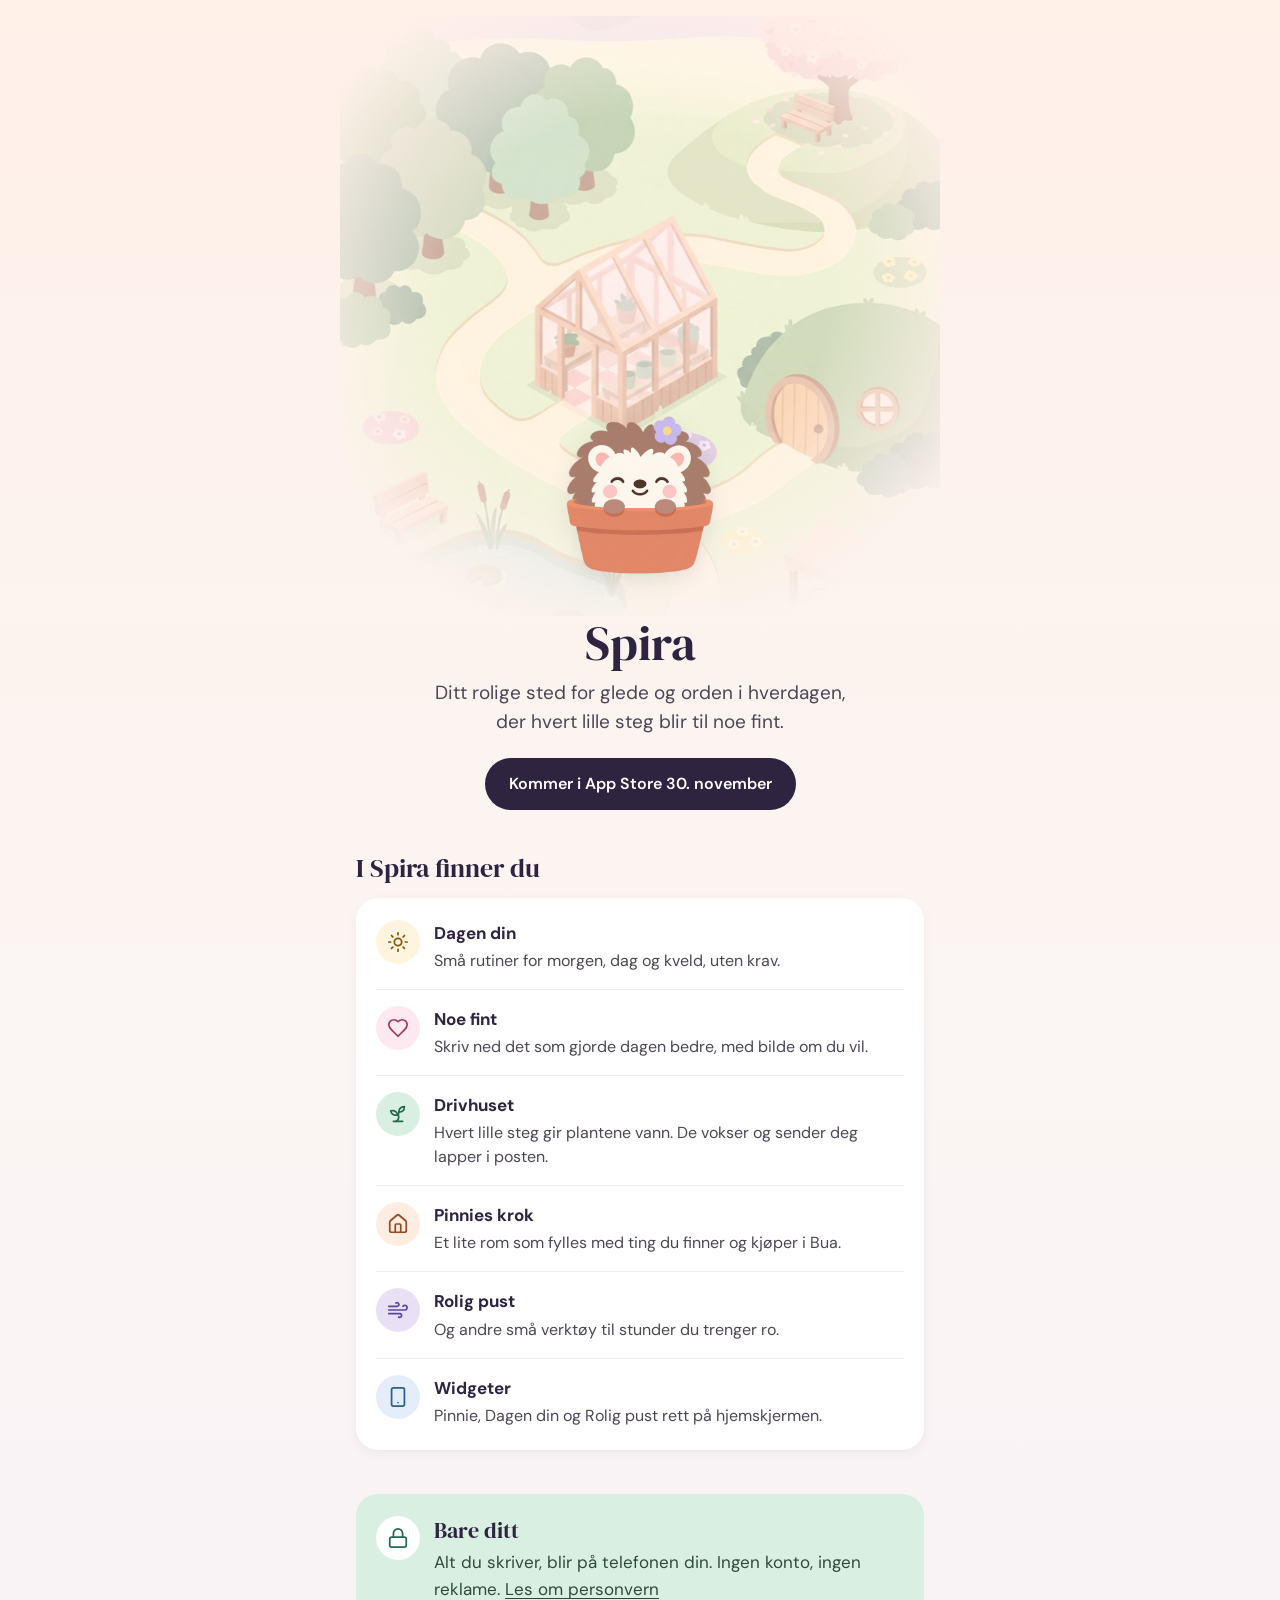
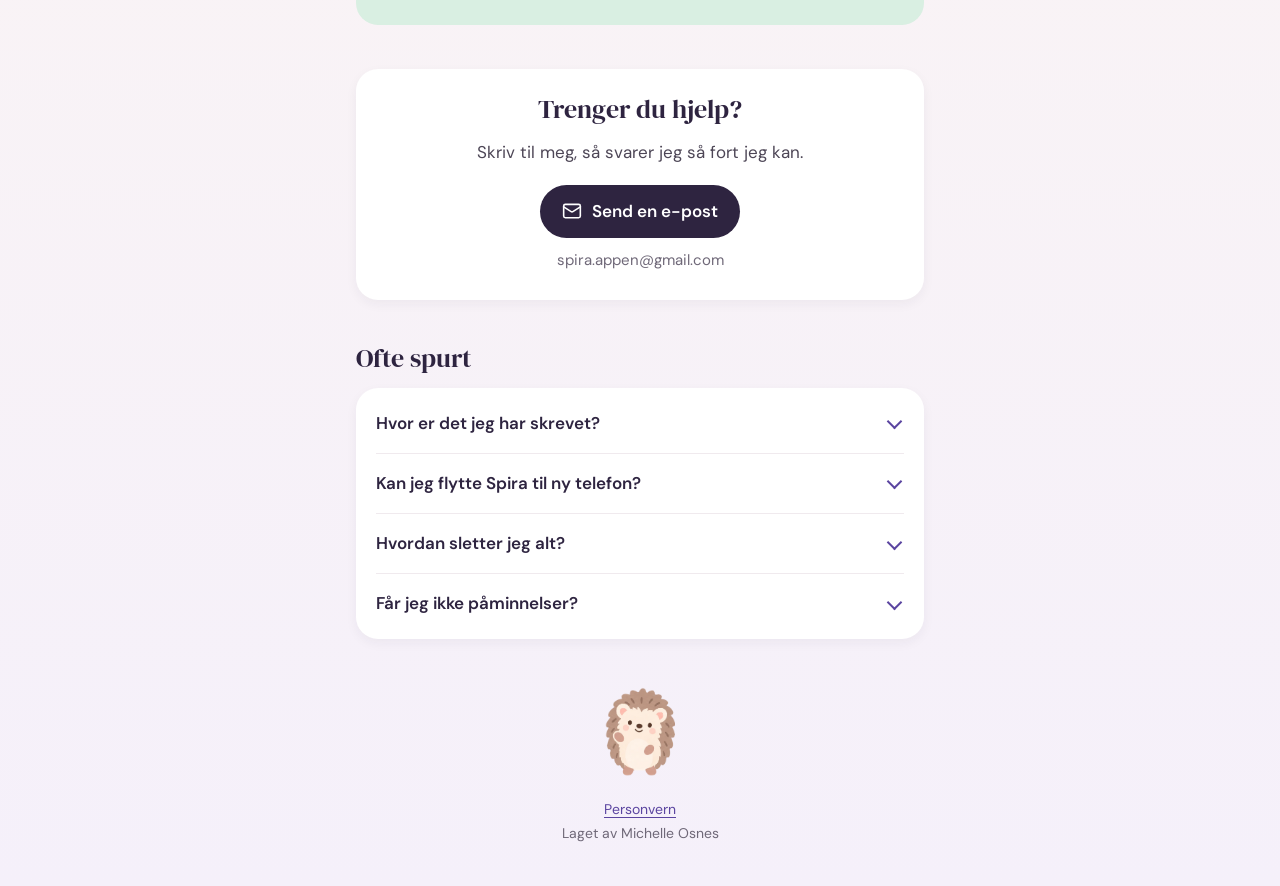
==== index.html @ 7207ddaf "Nettsiden til Spira: støtteside og personvern Co-Authored-By: Claude Opus 5.5 <noreply@anthropic.com" ====
<!doctype html>
<html lang="nb">
<head>
  <meta charset="utf-8">
  <meta name="viewport" content="width=device-width, initial-scale=1">
  <title>Spira</title>
  <meta name="description" content="Spira er ditt rolige sted for glede og orden i hverdagen, der hvert lille steg blir til noe fint.">
  <link rel="icon" href="ikon.png">
  <link rel="apple-touch-icon" href="ikon.png">
  <link rel="preconnect" href="https://fonts.googleapis.com">
  <link rel="preconnect" href="https://fonts.gstatic.com" crossorigin>
  <link href="https://fonts.googleapis.com/css2?family=DM+Sans:wght@400;600&family=DM+Serif+Display&display=swap" rel="stylesheet">
  <link rel="stylesheet" href="stil.css?v=5">
</head>
<body>
  <main>
    <div class="bilde">
      <img class="kart" src="kart.jpg" alt="Et lite kart med drivhuset, en dam, en sti inn i skogen og et rosa tre på en bakke" width="1000" height="1339">
      <img class="pinnie" src="pinnie.png" alt="Pinnie, et lite pinnsvin med en lilla blomst, i en blomsterpotte" width="520" height="520">
    </div>

    <div class="topp">
      <h1>Spira</h1>
      <p class="setning">Ditt rolige sted for glede og orden i hverdagen, der hvert lille steg blir til noe fint.</p>
      <span class="pille">Kommer i App Store 30. november</span>
    </div>

    <section>
      <h2>I Spira finner du</h2>
      <div class="kort">
        <div class="rad">
          <span class="sirkel smor"><svg viewBox="0 0 24 24" aria-hidden="true"><circle cx="12" cy="12" r="4"/><path d="M12 2v2M12 20v2M4.93 4.93l1.41 1.41M17.66 17.66l1.41 1.41M2 12h2M20 12h2M6.34 17.66l-1.41 1.41M19.07 4.93l-1.41 1.41"/></svg></span>
          <div><h3>Dagen din</h3><p>Små rutiner for morgen, dag og kveld, uten krav.</p></div>
        </div>
        <div class="rad">
          <span class="sirkel rosa"><svg viewBox="0 0 24 24" aria-hidden="true"><path d="M19 14c1.49-1.46 3-3.21 3-5.5A5.5 5.5 0 0 0 16.5 3c-1.76 0-3 .5-4.5 2-1.5-1.5-2.74-2-4.5-2A5.5 5.5 0 0 0 2 8.5c0 2.3 1.5 4.05 3 5.5l7 7Z"/></svg></span>
          <div><h3>Noe fint</h3><p>Skriv ned det som gjorde dagen bedre, med bilde om du vil.</p></div>
        </div>
        <div class="rad">
          <span class="sirkel salvie"><svg viewBox="0 0 24 24" aria-hidden="true"><path d="M7 20h10"/><path d="M10 20c5.5-2.5.8-6.4 3-10"/><path d="M9.5 9.4c1.1.8 1.8 2.2 2.3 3.7-2 .4-3.5.4-4.8-.3-1.2-.6-2.3-1.9-3-4.2 2.8-.5 4.4 0 5.5.8z"/><path d="M14.1 6a7 7 0 0 0-1.1 4c1.9-.1 3.3-.6 4.3-1.4 1-1 1.6-2.3 1.7-4.6-2.7.1-4 1-4.9 2z"/></svg></span>
          <div><h3>Drivhuset</h3><p>Hvert lille steg gir plantene vann. De vokser og sender deg lapper i posten.</p></div>
        </div>
        <div class="rad">
          <span class="sirkel fersken"><svg viewBox="0 0 24 24" aria-hidden="true"><path d="M15 21v-8a1 1 0 0 0-1-1h-4a1 1 0 0 0-1 1v8"/><path d="M3 10a2 2 0 0 1 .709-1.528l7-5.999a2 2 0 0 1 2.582 0l7 5.999A2 2 0 0 1 21 10v9a2 2 0 0 1-2 2H5a2 2 0 0 1-2-2z"/></svg></span>
          <div><h3>Pinnies krok</h3><p>Et lite rom som fylles med ting du finner og kjøper i Bua.</p></div>
        </div>
        <div class="rad">
          <span class="sirkel lilla"><svg viewBox="0 0 24 24" aria-hidden="true"><path d="M12.8 19.6A2 2 0 1 0 14 16H2"/><path d="M17.5 8a2.5 2.5 0 1 1 2 4H2"/><path d="M9.8 4.4A2 2 0 1 1 11 8H2"/></svg></span>
          <div><h3>Rolig pust</h3><p>Og andre små verktøy til stunder du trenger ro.</p></div>
        </div>
        <div class="rad">
          <span class="sirkel bla"><svg viewBox="0 0 24 24" aria-hidden="true"><rect x="5" y="2" width="14" height="20" rx="2"/><path d="M12 18h.01"/></svg></span>
          <div><h3>Widgeter</h3><p>Pinnie, Dagen din og Rolig pust rett på hjemskjermen.</p></div>
        </div>
      </div>
    </section>

    <section class="ditt">
      <span class="sirkel"><svg viewBox="0 0 24 24" aria-hidden="true"><rect x="3" y="11" width="18" height="11" rx="2"/><path d="M7 11V7a5 5 0 0 1 10 0v4"/></svg></span>
      <div>
        <h2>Bare ditt</h2>
        <p>Alt du skriver, blir på telefonen din. Ingen konto, ingen reklame. <a href="personvern.html" style="color:inherit">Les om personvern</a></p>
      </div>
    </section>

    <section>
      <div class="kort hjelp">
        <h2>Trenger du hjelp?</h2>
        <p>Skriv til meg, så svarer jeg så fort jeg kan.</p>
        <a class="knapp" href="mailto:spira.appen@gmail.com"><svg viewBox="0 0 24 24" aria-hidden="true"><rect x="2" y="4" width="20" height="16" rx="2"/><path d="m22 7-8.97 5.7a1.94 1.94 0 0 1-2.06 0L2 7"/></svg>Send en e-post</a>
        <span class="adresse">spira.appen@gmail.com</span>
      </div>
    </section>

    <section>
      <h2>Ofte spurt</h2>
      <div class="kort">
        <details>
          <summary>Hvor er det jeg har skrevet?</summary>
          <p>Alt ligger bare på telefonen din. Ingen andre kan se det.</p>
        </details>
        <details>
          <summary>Kan jeg flytte Spira til ny telefon?</summary>
          <p>Ja, hvis du tar sikkerhetskopi av telefonen i iCloud og henter den inn på den nye.</p>
        </details>
        <details>
          <summary>Hvordan sletter jeg alt?</summary>
          <p>Gå til Meg → Dataene dine → Slett alt.</p>
        </details>
        <details>
          <summary>Får jeg ikke påminnelser?</summary>
          <p>Sjekk at varsler for Spira er slått på i Innstillinger → Varslinger.</p>
        </details>
      </div>
    </section>

    <div class="vinker"><img src="pinnie-vinker.webp" alt="" width="385" height="505"></div>
    <footer class="fot">
      <p><a href="personvern.html">Personvern</a></p>
      <p>Laget av Michelle Osnes</p>
    </footer>
  </main>
</body>
</html>
---- stil.css ----
:root {
  color-scheme: light;
  --ink: #1F1A26;
  --ink-soft: #4D4656;
  --muted: #6F6878;
  --plum: #2E2440;
  --purple: #5B45A0;
  --card: #FFFFFF;
  --line: #F0EAEE;
  /* Spira-pastell: bakgrunn og strek for hver farge */
  --fersken: #FFEDE2; --fersken-ink: #9A4A22;
  --rosa: #FFE9F1;    --rosa-ink: #A3395F;
  --lilla: #E9E0F6;   --lilla-ink: #5B45A0;
  --salvie: #D9EFE2;  --salvie-ink: #24694A;
  --smor: #FFF4DD;    --smor-ink: #84590A;
  --bla: #E3EEFA;     --bla-ink: #2C5F8F;
}
* { box-sizing: border-box; }
html { -webkit-text-size-adjust: 100%; }
body {
  margin: 0;
  font-family: 'DM Sans', system-ui, -apple-system, sans-serif;
  color: var(--ink);
  font-size: 17px;
  line-height: 1.6;
  background-color: #FBF5F3;
  background-image: linear-gradient(180deg, #FFF0E8 0%, #FBF5F3 40%, #F5F0FA 100%);
  min-height: 100vh;
}
main { max-width: 600px; margin: 0 auto; padding: 24px 16px 40px; }
h1, h2 { font-family: 'DM Serif Display', Georgia, serif; font-weight: 400; color: var(--plum); line-height: 1.15; }
h1 { font-size: 48px; margin: 0 0 8px; }
h2 { font-size: 26px; margin: 0 0 14px; }
p { margin: 0 0 12px; color: var(--ink-soft); }
a { color: var(--purple); text-decoration-thickness: 1px; text-underline-offset: 3px; }
section { margin-top: 44px; }

/* Toppen: kartet glir mykt over i bakgrunnen, med Pinnie foran */
.bilde { position: relative; margin: -8px -16px 0; }
.bilde > img.kart {
  display: block; width: 100%; height: auto; aspect-ratio: 1 / 1; object-fit: cover; object-position: 50% 40%;
  filter: saturate(0.7) brightness(1.05); opacity: 0.8;
  -webkit-mask-image: radial-gradient(ellipse 62% 58% at 50% 46%, #000 52%, transparent 100%);
          mask-image: radial-gradient(ellipse 62% 58% at 50% 46%, #000 52%, transparent 100%);
}
.bilde > img.pinnie {
  position: absolute; left: 50%; bottom: 6%; transform: translateX(-50%); z-index: 2;
  width: 34%; max-width: 170px; height: auto; filter: drop-shadow(0 6px 10px rgba(46, 36, 64, 0.10));
}
.topp { text-align: center; }
.setning { font-size: 19px; line-height: 1.5; max-width: 420px; margin: 0 auto 22px; }
.pille {
  display: inline-block; background: var(--plum); color: #fff; border-radius: 999px;
  padding: 13px 24px; font-weight: 600; font-size: 16px; text-decoration: none;
}

/* Kort og lister */
.kort {
  background: var(--card); border-radius: 22px; padding: 6px 20px;
  box-shadow: 0 4px 12px rgba(46, 36, 64, 0.05);
}
.rad { display: flex; gap: 14px; align-items: flex-start; padding: 16px 0; border-bottom: 1px solid var(--line); }
.rad:last-child { border-bottom: 0; }
.rad h3 { margin: 0 0 2px; font-size: 17px; color: var(--plum); }
.rad p { margin: 0; font-size: 16px; line-height: 1.5; }
.sirkel {
  flex: none; width: 44px; height: 44px; border-radius: 50%;
  display: flex; align-items: center; justify-content: center;
}
.sirkel svg { width: 22px; height: 22px; fill: none; stroke: currentColor; stroke-width: 1.9; stroke-linecap: round; stroke-linejoin: round; }
.fersken { background: var(--fersken); color: var(--fersken-ink); }
.rosa { background: var(--rosa); color: var(--rosa-ink); }
.lilla { background: var(--lilla); color: var(--lilla-ink); }
.salvie { background: var(--salvie); color: var(--salvie-ink); }
.smor { background: var(--smor); color: var(--smor-ink); }
.bla { background: var(--bla); color: var(--bla-ink); }

/* Bare ditt */
.ditt { background: var(--salvie); border-radius: 22px; padding: 22px 20px; display: flex; gap: 14px; align-items: flex-start; }
.ditt .sirkel { background: #fff; color: var(--salvie-ink); }
.ditt h2 { font-size: 22px; margin: 2px 0 6px; }
.ditt p { margin: 0; color: #2F4A3C; }

/* Hjelp */
.hjelp { text-align: center; padding: 26px 20px 28px; }
.hjelp p { margin-bottom: 18px; }
.knapp {
  display: inline-flex; align-items: center; gap: 10px; background: var(--plum); color: #fff;
  border-radius: 999px; padding: 13px 22px; font-weight: 600; text-decoration: none;
}
.knapp svg { width: 20px; height: 20px; fill: none; stroke: currentColor; stroke-width: 1.9; stroke-linecap: round; stroke-linejoin: round; }
.adresse { display: block; margin-top: 10px; font-size: 15px; color: var(--muted); }

/* Ofte spurt */
details { border-bottom: 1px solid var(--line); }
details:last-child { border-bottom: 0; }
summary {
  list-style: none; cursor: pointer; padding: 16px 28px 16px 0; position: relative;
  font-weight: 600; color: var(--plum);
}
summary::-webkit-details-marker { display: none; }
summary::after {
  content: ''; position: absolute; right: 4px; top: 50%; width: 9px; height: 9px; margin-top: -7px;
  border-right: 2px solid var(--purple); border-bottom: 2px solid var(--purple); transform: rotate(45deg);
  transition: transform .2s;
}
details[open] summary::after { transform: rotate(225deg); margin-top: -2px; }
details p { padding-bottom: 14px; margin: 0; }

/* Bunnen: Pinnie vinker */
.vinker { text-align: center; margin-top: 48px; }
.vinker img { height: 92px; width: auto; }
.fot { text-align: center; font-size: 14px; color: var(--muted); margin-top: 10px; }
.fot p { color: var(--muted); margin: 2px 0; }

/* Personvernsiden */
.tilbake { display: inline-block; margin-bottom: 12px; font-size: 15px; text-decoration: none; }
.liten-topp { text-align: center; margin-bottom: 8px; }
.liten-topp img { width: 84px; height: auto; }
.liten-topp h1 { font-size: 40px; }
.liten-topp p { color: var(--muted); font-size: 15px; }
.tekst { padding: 8px 20px 12px; }
.tekst h3 { font-size: 17px; margin: 18px 0 4px; color: var(--plum); }

@media (max-width: 420px) {
  h1 { font-size: 42px; }
}
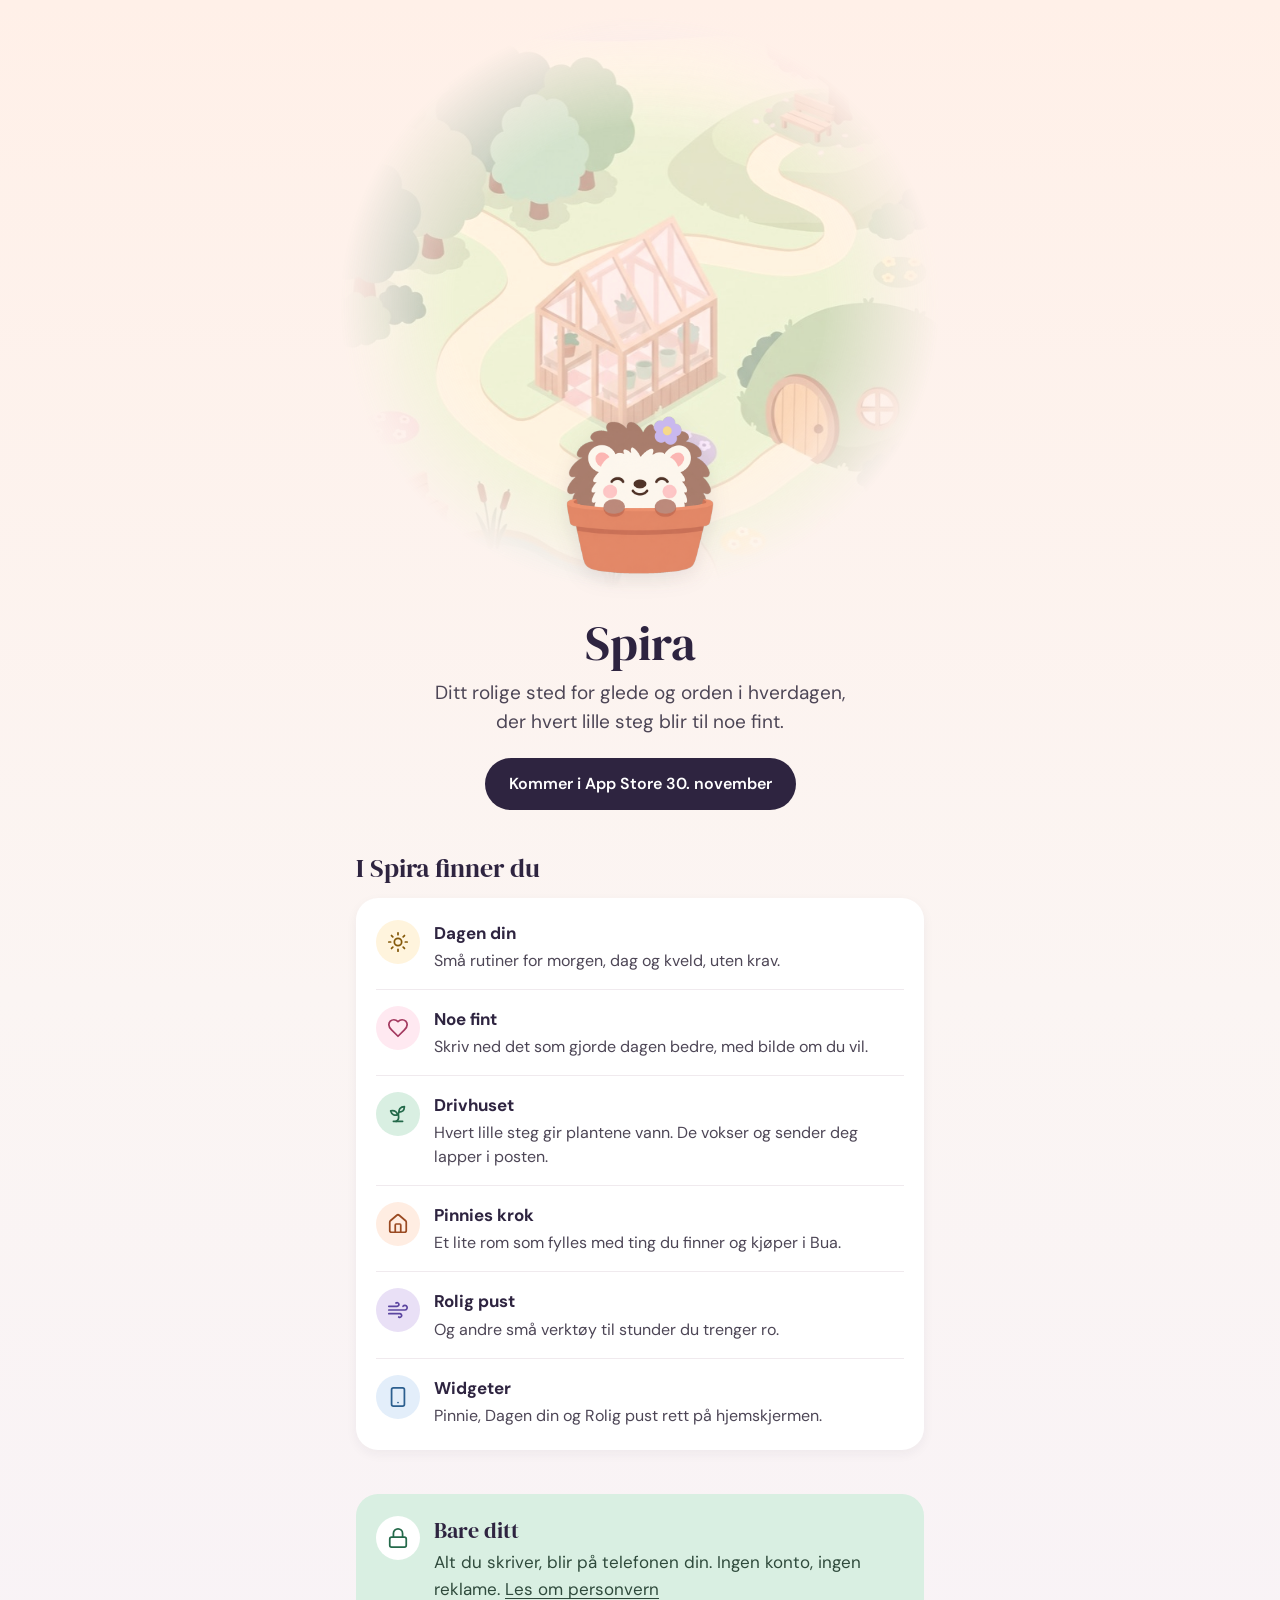
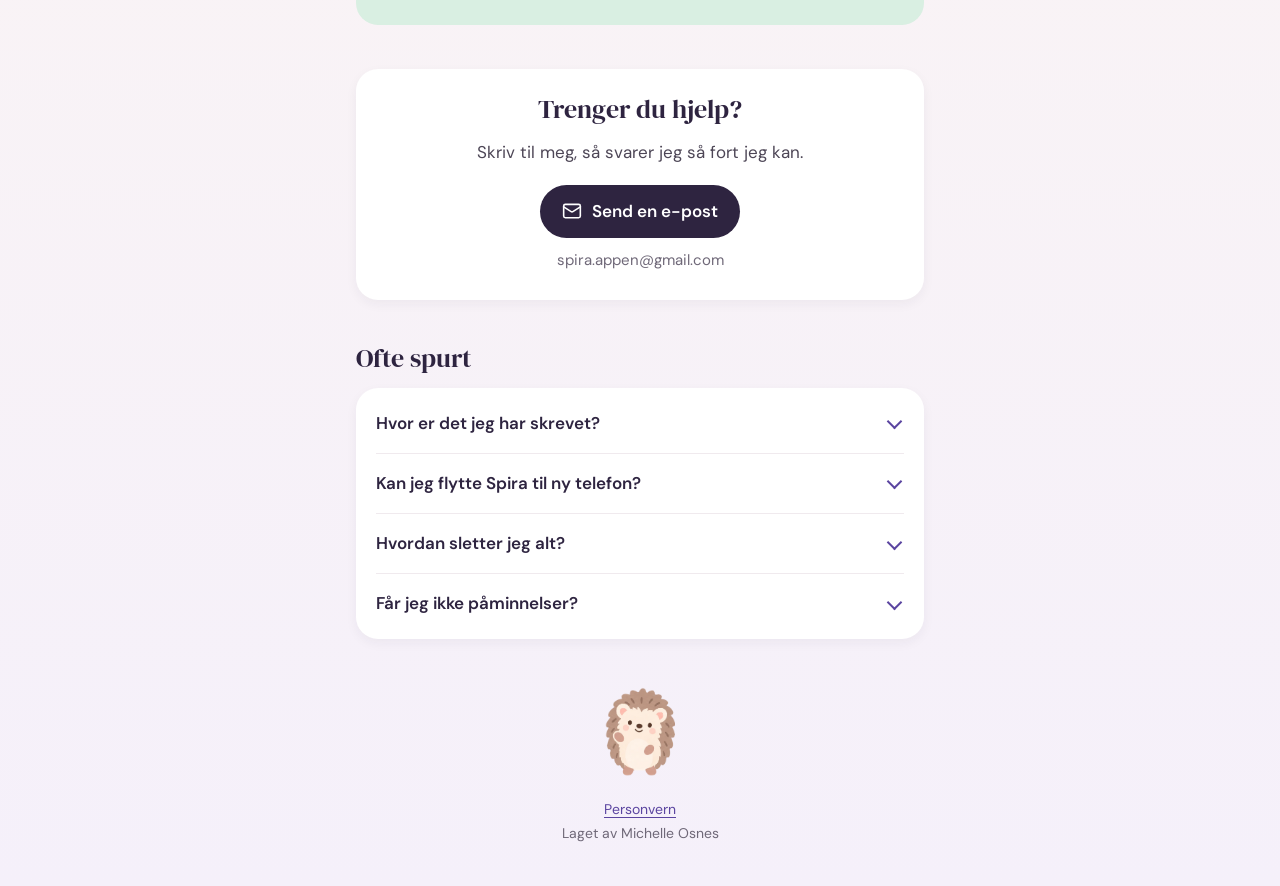
==== commit 735374d8: "Mykere kant rundt kartet, også på PC Co-Authored-By: Claude Opus 5.5 <noreply@anthropic.com>" ====
--- a/index.html
+++ b/index.html
@@ -10,7 +10,7 @@
   <link rel="preconnect" href="https://fonts.googleapis.com">
   <link rel="preconnect" href="https://fonts.gstatic.com" crossorigin>
   <link href="https://fonts.googleapis.com/css2?family=DM+Sans:wght@400;600&family=DM+Serif+Display&display=swap" rel="stylesheet">
-  <link rel="stylesheet" href="stil.css?v=5">
+  <link rel="stylesheet" href="stil.css?v=6">
 </head>
 <body>
   <main>
--- a/stil.css
+++ b/stil.css
@@ -40,8 +40,8 @@
 .bilde > img.kart {
   display: block; width: 100%; height: auto; aspect-ratio: 1 / 1; object-fit: cover; object-position: 50% 40%;
   filter: saturate(0.7) brightness(1.05); opacity: 0.8;
-  -webkit-mask-image: radial-gradient(ellipse 62% 58% at 50% 46%, #000 52%, transparent 100%);
-          mask-image: radial-gradient(ellipse 62% 58% at 50% 46%, #000 52%, transparent 100%);
+  -webkit-mask-image: radial-gradient(closest-side at 50% 48%, #000 62%, transparent 100%);
+          mask-image: radial-gradient(closest-side at 50% 48%, #000 62%, transparent 100%);
 }
 .bilde > img.pinnie {
   position: absolute; left: 50%; bottom: 6%; transform: translateX(-50%); z-index: 2;
